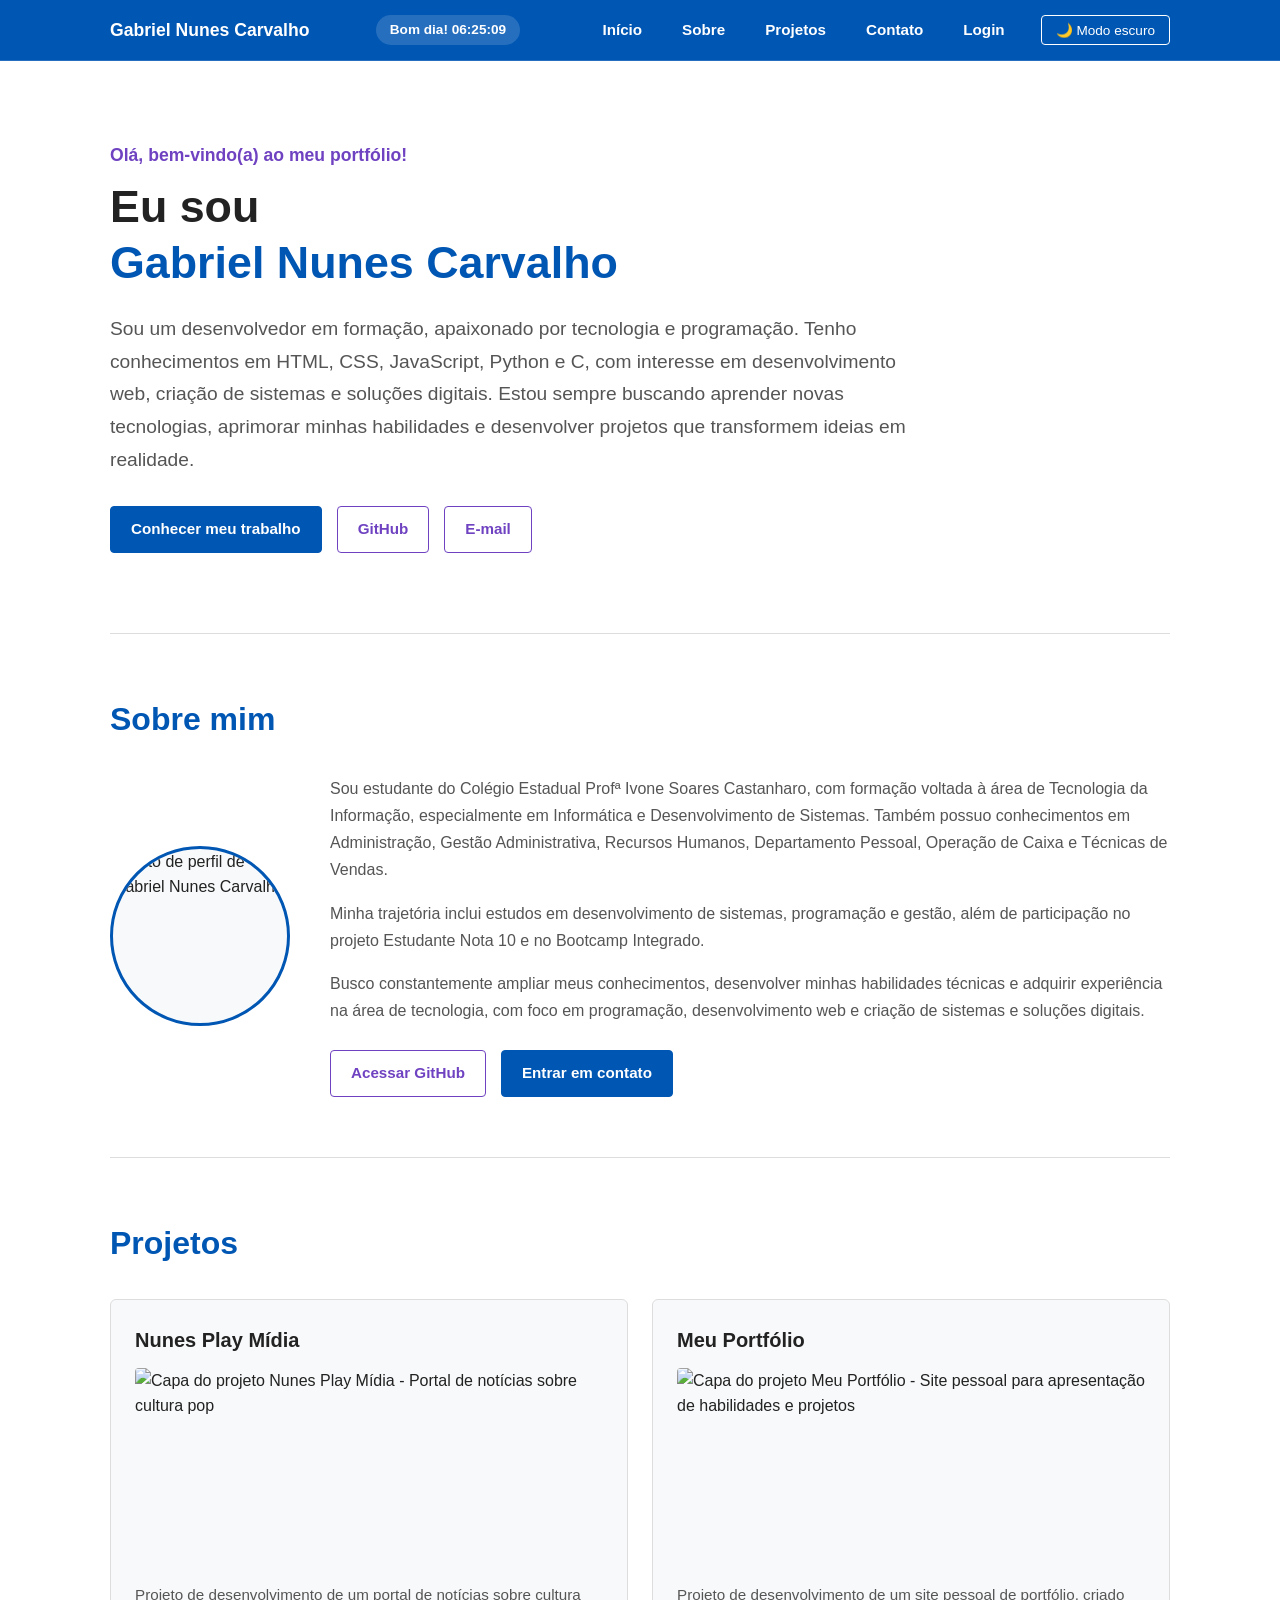
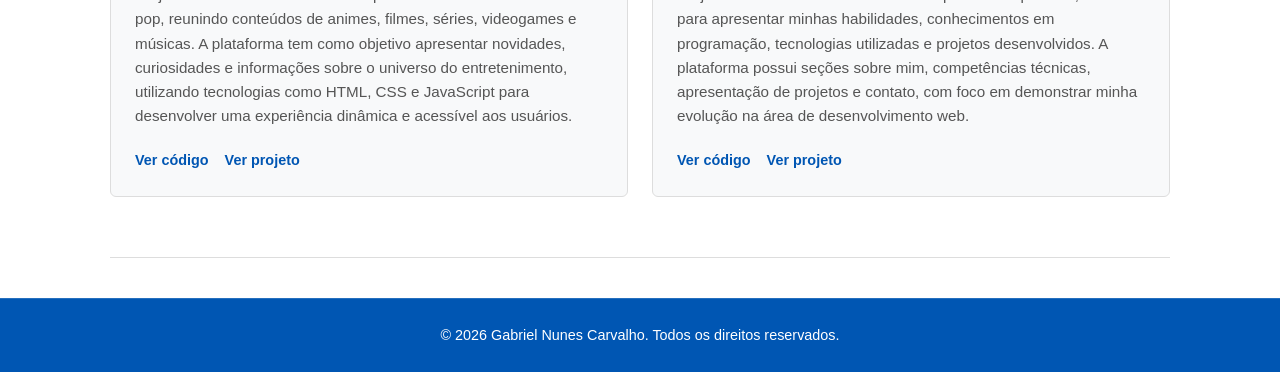
==== home.html @ 3fe0c1c0 "Add files via upload" ====
<!DOCTYPE html>
<html lang="pt-BR">

<head>
  <meta charset="UTF-8">
  <meta name="viewport" content="width=device-width, initial-scale=1.0">
  <title>Gabriel Nunes Carvalho | Portfólio</title>
  <link rel="stylesheet" href="style.css">
</head>

<body>

  <!-- Cabeçalho fixo no topo com navegação em abas e botão de modo escuro -->
  <header class="cabecalho">
    <div class="container conteudo-cabecalho">
      <div class="topo-logo-mobile">
        <a href="#inicio" class="logo">Gabriel Nunes Carvalho</a>
        <button id="botao-menu-mobile" class="botao-menu-mobile" type="button"
          aria-label="Abrir menu de navegação">☰</button>
      </div>
      <div id="informacoes-cabecalho" class="informacoes-cabecalho"></div>
      <nav class="navegacao">
        <ul class="lista-abas">
          <li><a href="#inicio" class="aba-link">Início</a></li>
          <li><a href="#sobre" class="aba-link">Sobre</a></li>
          <li><a href="#projetos" class="aba-link">Projetos</a></li>
          <li><a href="contato.html" class="aba-link">Contato</a></li>
          <li><a href="login.html" class="aba-link" id="link-login">Login</a></li>
        </ul>
        <button id="botao-tema" class="botao-tema" type="button" aria-label="Alternar modo escuro">🌙
          modo-escuro</button>
      </nav>
    </div>
  </header>

  <!-- Conteúdo principal -->
  <main class="container">
    <!-- Seção Início (Home) -->
    <section id="inicio" class="secao secao-inicio">
      <div class="conteudo-inicio">
        <p class="saudacao-inicio">Olá, bem-vindo(a) ao meu portfólio!</p>
        <h1 class="titulo-inicio titulo-piramide">
          <span class="linha-piramide">Eu sou</span>
          <span class="linha-piramide destaque-nome">Gabriel Nunes Carvalho</span>
        </h1>
        <p class="descricao-inicio">Sou um desenvolvedor em formação, apaixonado por tecnologia e programação.
          Tenho conhecimentos em HTML, CSS, JavaScript, Python e C, com interesse em desenvolvimento web, criação de
          sistemas e
          soluções digitais. Estou sempre buscando aprender novas tecnologias, aprimorar minhas habilidades e
          desenvolver projetos que
          transformem ideias em realidade.</p>
        <div class="acoes-inicio">
          <a href="#projetos" class="botao-primario">Conhecer meu trabalho</a>
          <a href="https://github.com/gabrielnunescarvalho12-ops" class="botao-secundario" target="_blank"
            rel="noopener noreferrer">GitHub</a>
          <a href="mailto:gabrielnunescarvalho12@gmail.com" class="botao-secundario">E-mail</a>
        </div>
      </div>
    </section>

    <!-- Seção Sobre Mim -->
    <section id="sobre" class="secao secao-sobre">
      <h2 class="titulo-secao">Sobre mim</h2>
      <div class="conteudo-sobre">
        <div class="caixa-foto">
          <img src="img/perfil.jpg" alt="Foto de perfil de Gabriel Nunes Carvalho" class="foto-perfil">
        </div>
        <div class="texto-sobre">
          <p class="descricao-pessoal">Sou estudante do Colégio Estadual Profª Ivone Soares Castanharo,
            com formação voltada à área de Tecnologia da Informação, especialmente em Informática e
            Desenvolvimento de Sistemas. Também possuo conhecimentos em Administração, Gestão Administrativa, Recursos
            Humanos,
            Departamento Pessoal, Operação de Caixa e Técnicas de Vendas.</p>
          <p class="descricao-pessoal">Minha trajetória inclui estudos em desenvolvimento de sistemas, programação e
            gestão,
            além de participação no projeto Estudante Nota 10 e no Bootcamp Integrado.</p>
          <p class="descricao-pessoal">Busco constantemente ampliar meus conhecimentos, desenvolver minhas habilidades
            técnicas
            e adquirir experiência na área de tecnologia, com foco em programação, desenvolvimento web e criação de
            sistemas e
            soluções digitais.</p>
          <div class="acoes-sobre">
            <a href="https://github.com/gabrielnunescarvalho12-ops" class="botao-secundario" target="_blank"
              rel="noopener noreferrer">Acessar
              GitHub</a>
            <a href="contato.html" class="botao-primario">Entrar em contato</a>
          </div>
        </div>
      </div>
    </section>

    <!-- Seção Projetos -->
    <section id="projetos" class="secao secao-projetos">
      <h2 class="titulo-secao">Projetos</h2>
      <div class="grade-projetos" id="grade-projetos">
        <!-- Os cartões de projetos são gerados dinamicamente via script.js -->
      </div>
    </section>
  </main>

  <!-- Rodapé com informações de direitos -->
  <footer class="rodape">
    <div class="container conteudo-rodape">
      <p class="texto-rodape">&copy; 2026 Gabriel Nunes Carvalho. Todos os direitos reservados.</p>
    </div>
  </footer>

  <script src="script.js"></script>
</body>

</html>
---- style.css ----
/* ==========================================================================
   1. VARIÁVEIS E DESIGN SYSTEM (CORES, TEMA CLARO E ESCURO)
   ========================================================================== */
:root {
  /* Cores principais: azul, roxo e branco */
  --cor-fundo: #ffffff;
  --cor-superficie: #f8f9fa;
  --cor-texto: #222222;
  --cor-texto-suave: #555555;
  --cor-primaria: #0056b3; /* Azul */
  --cor-secundaria: #6f42c1; /* Roxo */
  --cor-borda: #dddddd;
  --cor-cabecalho-rodape: #0056b3; /* Azul no cabeçalho e rodapé */
  --cor-texto-cabecalho-rodape: #ffffff; /* Texto branco no cabeçalho e rodapé */
}

/* Troca de variáveis para o modo escuro */
body.modo-escuro {
  --cor-fundo: #121212;
  --cor-superficie: #1e1e1e;
  --cor-texto: #f5f5f5;
  --cor-texto-suave: #cccccc;
  --cor-primaria: #4ba3e3; /* Azul adaptado para fundo escuro */
  --cor-secundaria: #a370f7; /* Roxo adaptado para fundo escuro */
  --cor-borda: #333333;
  --cor-cabecalho-rodape: #3c1b63; /* Roxo no cabeçalho e rodapé no modo escuro */
  --cor-texto-cabecalho-rodape: #ffffff;
}

/* ==========================================================================
   2. ESTILOS GERAIS E RESET BÁSICO
   ========================================================================== */
* {
  margin: 0;
  padding: 0;
  box-sizing: border-box;
}

body {
  font-family: Arial, sans-serif;
  background-color: var(--cor-fundo);
  color: var(--cor-texto);
  line-height: 1.6;
}

/* ==========================================================================
   3. CONTAINER E ESTRUTURA
   ========================================================================== */
.container {
  max-width: 1100px;
  margin-left: auto;
  margin-right: auto;
  padding-left: 20px;
  padding-right: 20px;
}

.secao {
  padding-top: 60px;
  padding-bottom: 60px;
  border-bottom: 1px solid var(--cor-borda);
}

.titulo-secao {
  font-size: 2rem;
  font-weight: bold;
  color: var(--cor-primaria);
  margin-bottom: 30px;
}

/* Botões reutilizáveis */
.botao-primario,
.botao-secundario {
  display: inline-block;
  padding: 10px 20px;
  border-radius: 4px;
  font-size: 0.95rem;
  font-weight: bold;
  text-decoration: none;
  cursor: pointer;
  text-align: center;
}

.botao-primario {
  background-color: var(--cor-primaria);
  color: #ffffff;
  border: 1px solid var(--cor-primaria);
}

.botao-secundario {
  background-color: transparent;
  color: var(--cor-secundaria);
  border: 1px solid var(--cor-secundaria);
}

/* ==========================================================================
   4. CABEÇALHO E MENU EM ABAS
   ========================================================================== */
.cabecalho {
  position: sticky;
  top: 0;
  z-index: 100;
  background-color: var(--cor-cabecalho-rodape);
  border-bottom: 1px solid rgba(255, 255, 255, 0.15);
}

.conteudo-cabecalho {
  display: flex;
  justify-content: space-between;
  align-items: center;
  padding-top: 15px;
  padding-bottom: 15px;
}

.logo {
  font-size: 1.1rem;
  font-weight: bold;
  text-decoration: none;
  color: var(--cor-texto-cabecalho-rodape);
}

.navegacao {
  display: flex;
  align-items: center;
  gap: 20px;
}

.lista-abas {
  display: flex;
  list-style: none;
  gap: 8px;
}

.aba-link {
  text-decoration: none;
  color: var(--cor-texto-cabecalho-rodape);
  padding: 8px 16px;
  border-radius: 4px;
  font-weight: bold;
  font-size: 0.95rem;
}

.botao-tema {
  background-color: transparent;
  color: var(--cor-texto-cabecalho-rodape);
  border: 1px solid var(--cor-texto-cabecalho-rodape);
  padding: 6px 14px;
  border-radius: 4px;
  font-family: Arial, sans-serif;
  font-size: 0.85rem;
  cursor: pointer;
}

.topo-logo-mobile {
  display: flex;
  align-items: center;
  gap: 15px;
}

.botao-menu-mobile {
  display: none;
}

.informacoes-cabecalho {
  font-size: 0.85rem;
  color: var(--cor-texto-cabecalho-rodape);
  background-color: rgba(255, 255, 255, 0.15);
  padding: 4px 14px;
  border-radius: 20px;
  font-weight: bold;
}

/* Responsividade do cabeçalho */
@media (max-width: 768px) {
  .conteudo-cabecalho {
    flex-direction: column;
    gap: 12px;
    text-align: center;
  }

  .topo-logo-mobile {
    display: flex;
    justify-content: space-between;
    align-items: center;
    width: 100%;
  }

  .botao-menu-mobile {
    display: block;
    background-color: transparent;
    border: 1px solid var(--cor-texto-cabecalho-rodape);
    color: var(--cor-texto-cabecalho-rodape);
    font-size: 1.4rem;
    line-height: 1;
    padding: 6px 12px;
    border-radius: 4px;
    cursor: pointer;
  }

  .informacoes-cabecalho {
    font-size: 0.8rem;
  }

  .navegacao {
    flex-direction: column;
    width: 100%;
    gap: 12px;
  }

  .lista-abas {
    display: none;
    flex-direction: column;
    width: 100%;
    gap: 8px;
  }

  .lista-abas.menu-aberto {
    display: flex;
  }

  .aba-link {
    width: 100%;
    text-align: center;
    background-color: rgba(255, 255, 255, 0.08);
  }
}

/* ==========================================================================
   5. SEÇÃO INÍCIO (HOME)
   ========================================================================== */
.secao-inicio {
  padding-top: 80px;
  padding-bottom: 80px;
}

.conteudo-inicio {
  max-width: 800px;
}

.saudacao-inicio {
  font-size: 1.1rem;
  color: var(--cor-secundaria);
  font-weight: bold;
  margin-bottom: 12px;
}

.titulo-inicio {
  font-size: 2.8rem;
  font-weight: bold;
  line-height: 1.15;
  margin-bottom: 25px;
  color: var(--cor-texto);
}

.titulo-piramide {
  display: flex;
  flex-direction: column;
  align-items: flex-start;
  gap: 4px;
}

.linha-piramide {
  display: block;
}

.destaque-nome {
  color: var(--cor-primaria);
}

.descricao-inicio {
  font-size: 1.2rem;
  color: var(--cor-texto-suave);
  line-height: 1.7;
  margin-bottom: 30px;
}

.acoes-inicio {
  display: flex;
  flex-wrap: wrap;
  gap: 15px;
}

/* Responsividade da seção Início */
@media (max-width: 768px) {
  .secao-inicio {
    padding-top: 50px;
    padding-bottom: 50px;
  }

  .titulo-inicio {
    font-size: 2rem;
  }

  .descricao-inicio {
    font-size: 1.05rem;
  }
}

/* ==========================================================================
   6. SEÇÃO SOBRE MIM
   ========================================================================== */
.conteudo-sobre {
  display: flex;
  align-items: center;
  gap: 40px;
}

.caixa-foto {
  flex-shrink: 0;
}

.foto-perfil {
  width: 180px;
  height: 180px;
  border-radius: 50%;
  object-fit: cover;
  border: 3px solid var(--cor-primaria);
  background-color: var(--cor-superficie);
  display: block;
}

.texto-sobre {
  display: flex;
  flex-direction: column;
  gap: 16px;
}

.perfil-destaque {
  font-size: 1.2rem;
  font-weight: bold;
  color: var(--cor-secundaria);
}

.descricao-pessoal {
  font-size: 1rem;
  color: var(--cor-texto-suave);
  line-height: 1.7;
}

.acoes-sobre {
  display: flex;
  gap: 15px;
  margin-top: 10px;
}

/* Responsividade da seção Sobre */
@media (max-width: 768px) {
  .conteudo-sobre {
    flex-direction: column;
    text-align: center;
  }

  .acoes-sobre {
    justify-content: center;
    flex-wrap: wrap;
  }
}

/* ==========================================================================
   7. SEÇÃO PROJETOS
   ========================================================================== */
.grade-projetos {
  display: flex;
  flex-wrap: wrap;
  gap: 24px;
}

.cartao-projeto {
  flex: 1 1 300px;
  background-color: var(--cor-superficie);
  border: 1px solid var(--cor-borda);
  border-radius: 6px;
  padding: 24px;
  display: flex;
  flex-direction: column;
  justify-content: space-between;
}

.titulo-projeto {
  font-size: 1.25rem;
  font-weight: bold;
  color: var(--cor-texto);
  margin-bottom: 12px;
}

.imagem-projeto {
  width: 100%;
  height: 200px;
  object-fit: cover;
  border-radius: 4px;
  margin-bottom: 15px;
  display: block;
}

.descricao-projeto {
  font-size: 0.95rem;
  color: var(--cor-texto-suave);
  line-height: 1.6;
  margin-bottom: 20px;
}

.links-projeto {
  display: flex;
  gap: 16px;
}

.link-projeto {
  font-size: 0.9rem;
  font-weight: bold;
  text-decoration: none;
  color: var(--cor-primaria);
}

/* Responsividade da seção Projetos */
@media (max-width: 600px) {
  .grade-projetos {
    flex-direction: column;
  }
}

/* ==========================================================================
   8. SEÇÃO CONTATO
   ========================================================================== */
.secao-contato {
  padding-top: 60px;
  padding-bottom: 60px;
}

.conteudo-contato {
  max-width: 650px;
}

.descricao-contato {
  font-size: 1rem;
  color: var(--cor-texto-suave);
  margin-bottom: 25px;
  line-height: 1.6;
}

.formulario-contato {
  display: flex;
  flex-direction: column;
  gap: 20px;
}

.campo-grupo {
  display: flex;
  flex-direction: column;
  gap: 6px;
}

.rotulo-campo {
  font-size: 0.95rem;
  font-weight: bold;
  color: var(--cor-texto);
}

.campo-texto {
  width: 100%;
  padding: 12px 14px;
  border: 1px solid var(--cor-borda);
  border-radius: 4px;
  background-color: var(--cor-superficie);
  color: var(--cor-texto);
  font-family: Arial, sans-serif;
  font-size: 0.95rem;
}

.campo-texto:focus {
  outline: none;
  border-color: var(--cor-primaria);
}

.campo-mensagem {
  resize: vertical;
}

.botao-enviar {
  align-self: flex-start;
  margin-top: 5px;
}

.mensagem-feedback {
  margin-top: 20px;
  padding: 14px 18px;
  border-radius: 4px;
  background-color: var(--cor-superficie);
  border-left: 4px solid var(--cor-primaria);
  color: var(--cor-texto);
  font-weight: bold;
  font-size: 0.95rem;
}

.mensagem-oculta {
  display: none;
}

/* Responsividade da seção Contato */
@media (max-width: 600px) {
  .botao-enviar {
    width: 100%;
  }
}

/* ==========================================================================
   9. SEÇÃO LOGIN
   ========================================================================== */
.secao-login {
  display: flex;
  justify-content: center;
  align-items: center;
  padding-top: 60px;
  padding-bottom: 60px;
}

.cartao-login {
  width: 100%;
  max-width: 480px;
  background-color: var(--cor-superficie);
  border: 1px solid var(--cor-borda);
  border-radius: 6px;
  padding: 35px;
}

.descricao-login {
  font-size: 0.95rem;
  color: var(--cor-texto-suave);
  margin-bottom: 25px;
  line-height: 1.6;
}

.formulario-login {
  display: flex;
  flex-direction: column;
  gap: 20px;
}

.botao-login {
  width: 100%;
  margin-top: 5px;
}

.mensagem-sucesso {
  border-left-color: var(--cor-primaria);
}

.mensagem-erro {
  border-left-color: #d9534f;
  color: #d9534f;
}

/* Responsividade da seção Login */
@media (max-width: 600px) {
  .cartao-login {
    padding: 20px;
  }
}

/* ==========================================================================
   10. RODAPÉ
   ========================================================================== */
.rodape {
  background-color: var(--cor-cabecalho-rodape);
  border-top: 1px solid rgba(255, 255, 255, 0.15);
  padding-top: 25px;
  padding-bottom: 25px;
  margin-top: 40px;
}

.conteudo-rodape {
  display: flex;
  justify-content: center;
  align-items: center;
  text-align: center;
}

.texto-rodape {
  font-size: 0.9rem;
  color: var(--cor-texto-cabecalho-rodape);
}

/* ==========================================================================
   11. EFEITOS DE HOVER E TRANSIÇÕES
   (Todos os efeitos do site ficam agrupados neste bloco ao final)
   ========================================================================== */
body,
.cabecalho,
.aba-link,
.botao-tema,
.botao-menu-mobile,
.botao-primario,
.botao-secundario,
.cartao-projeto,
.link-projeto,
.campo-texto,
.rodape {
  transition: background-color 0.3s, color 0.3s, border-color 0.3s, transform 0.2s;
}

.botao-menu-mobile:hover {
  background-color: rgba(255, 255, 255, 0.2);
}

.aba-link:hover {
  background-color: rgba(255, 255, 255, 0.2);
  color: var(--cor-texto-cabecalho-rodape);
}

.botao-tema:hover {
  background-color: var(--cor-texto-cabecalho-rodape);
  color: var(--cor-cabecalho-rodape);
}

.botao-primario:hover {
  background-color: var(--cor-secundaria);
  border-color: var(--cor-secundaria);
}

.botao-secundario:hover {
  background-color: var(--cor-superficie);
}

.cartao-projeto:hover {
  border-color: var(--cor-primaria);
}

.link-projeto:hover {
  color: var(--cor-secundaria);
}
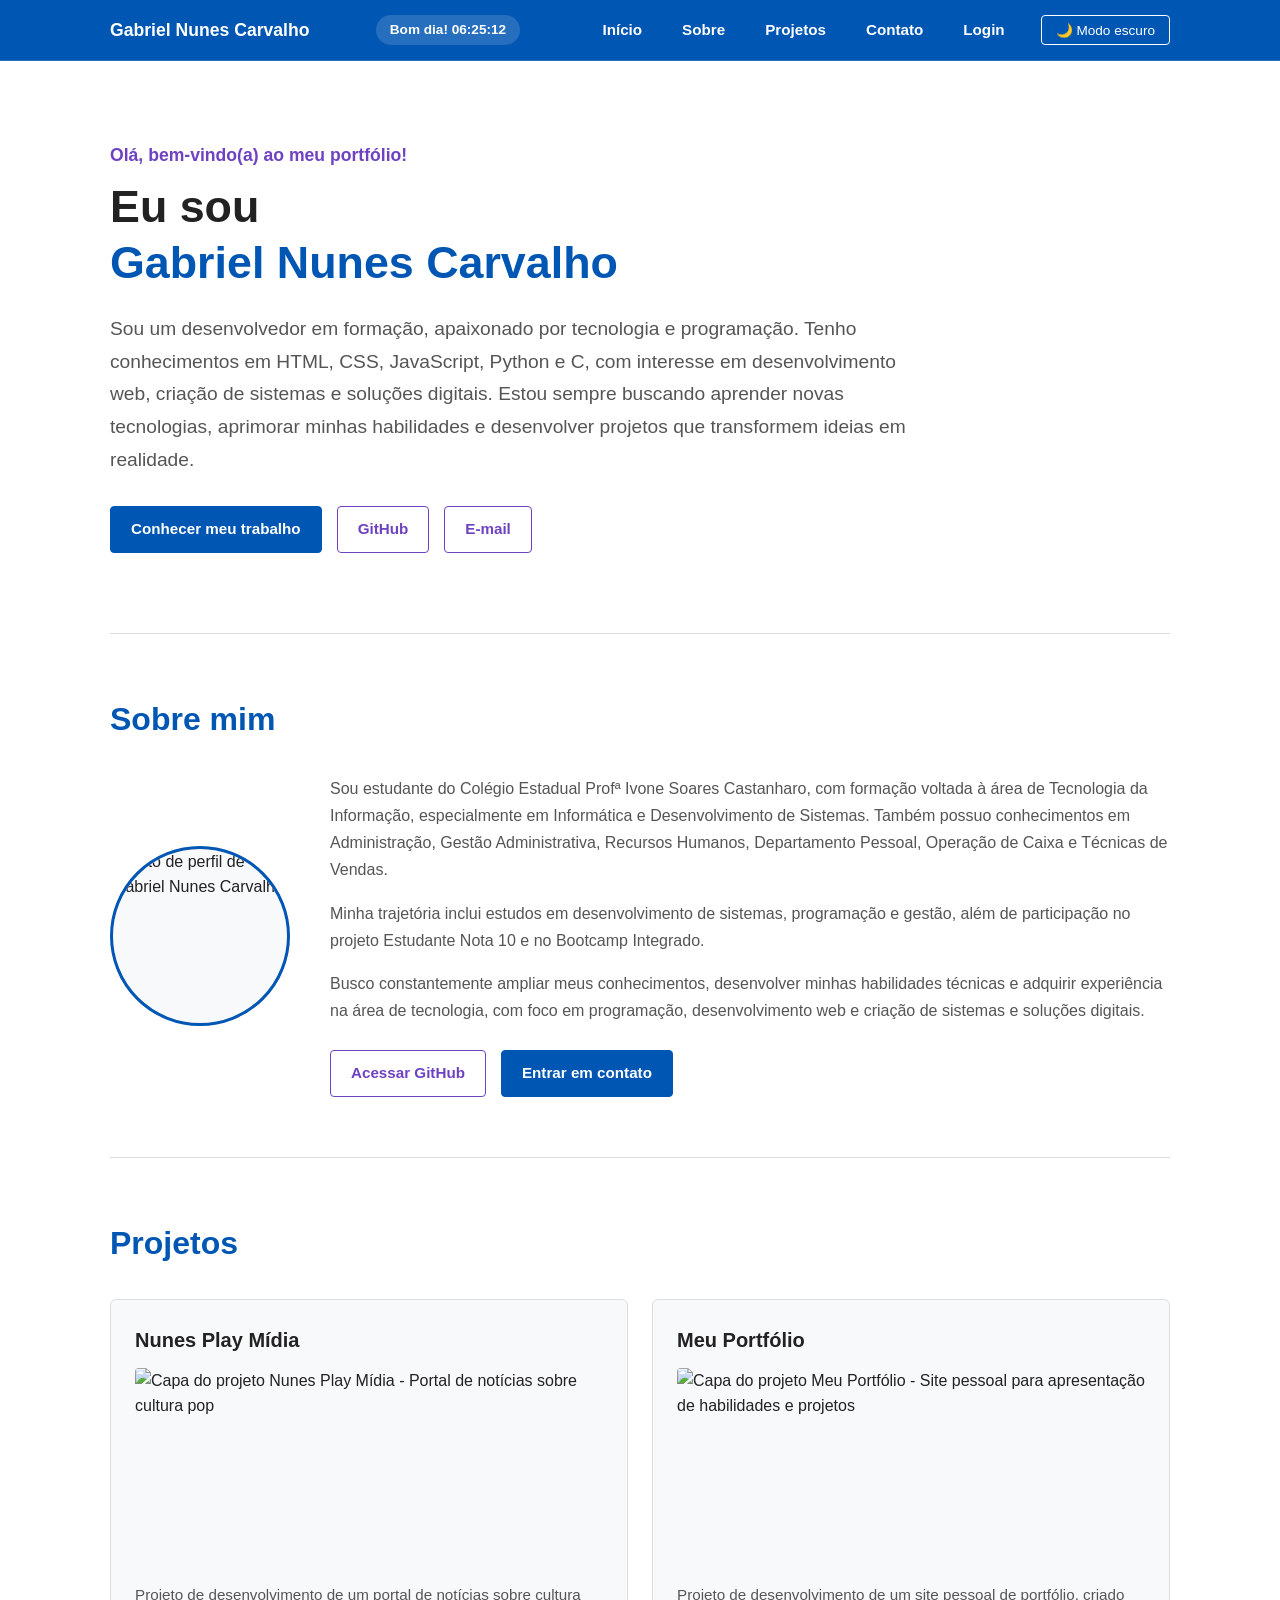
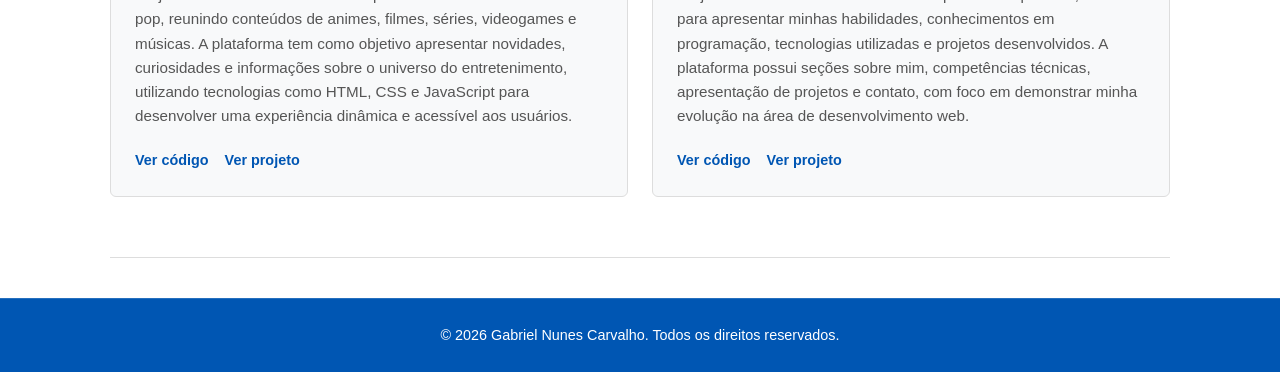
==== commit 9102371c: "Update home.html" ====
--- a/home.html
+++ b/home.html
@@ -25,7 +25,7 @@
           <li><a href="#sobre" class="aba-link">Sobre</a></li>
           <li><a href="#projetos" class="aba-link">Projetos</a></li>
           <li><a href="contato.html" class="aba-link">Contato</a></li>
-          <li><a href="login.html" class="aba-link" id="link-login">Login</a></li>
+          <li><a href="index.html" class="aba-link" id="link-login">Login</a></li>
         </ul>
         <button id="botao-tema" class="botao-tema" type="button" aria-label="Alternar modo escuro">🌙
           modo-escuro</button>
@@ -108,4 +108,4 @@
   <script src="script.js"></script>
 </body>
 
-</html>+</html>
